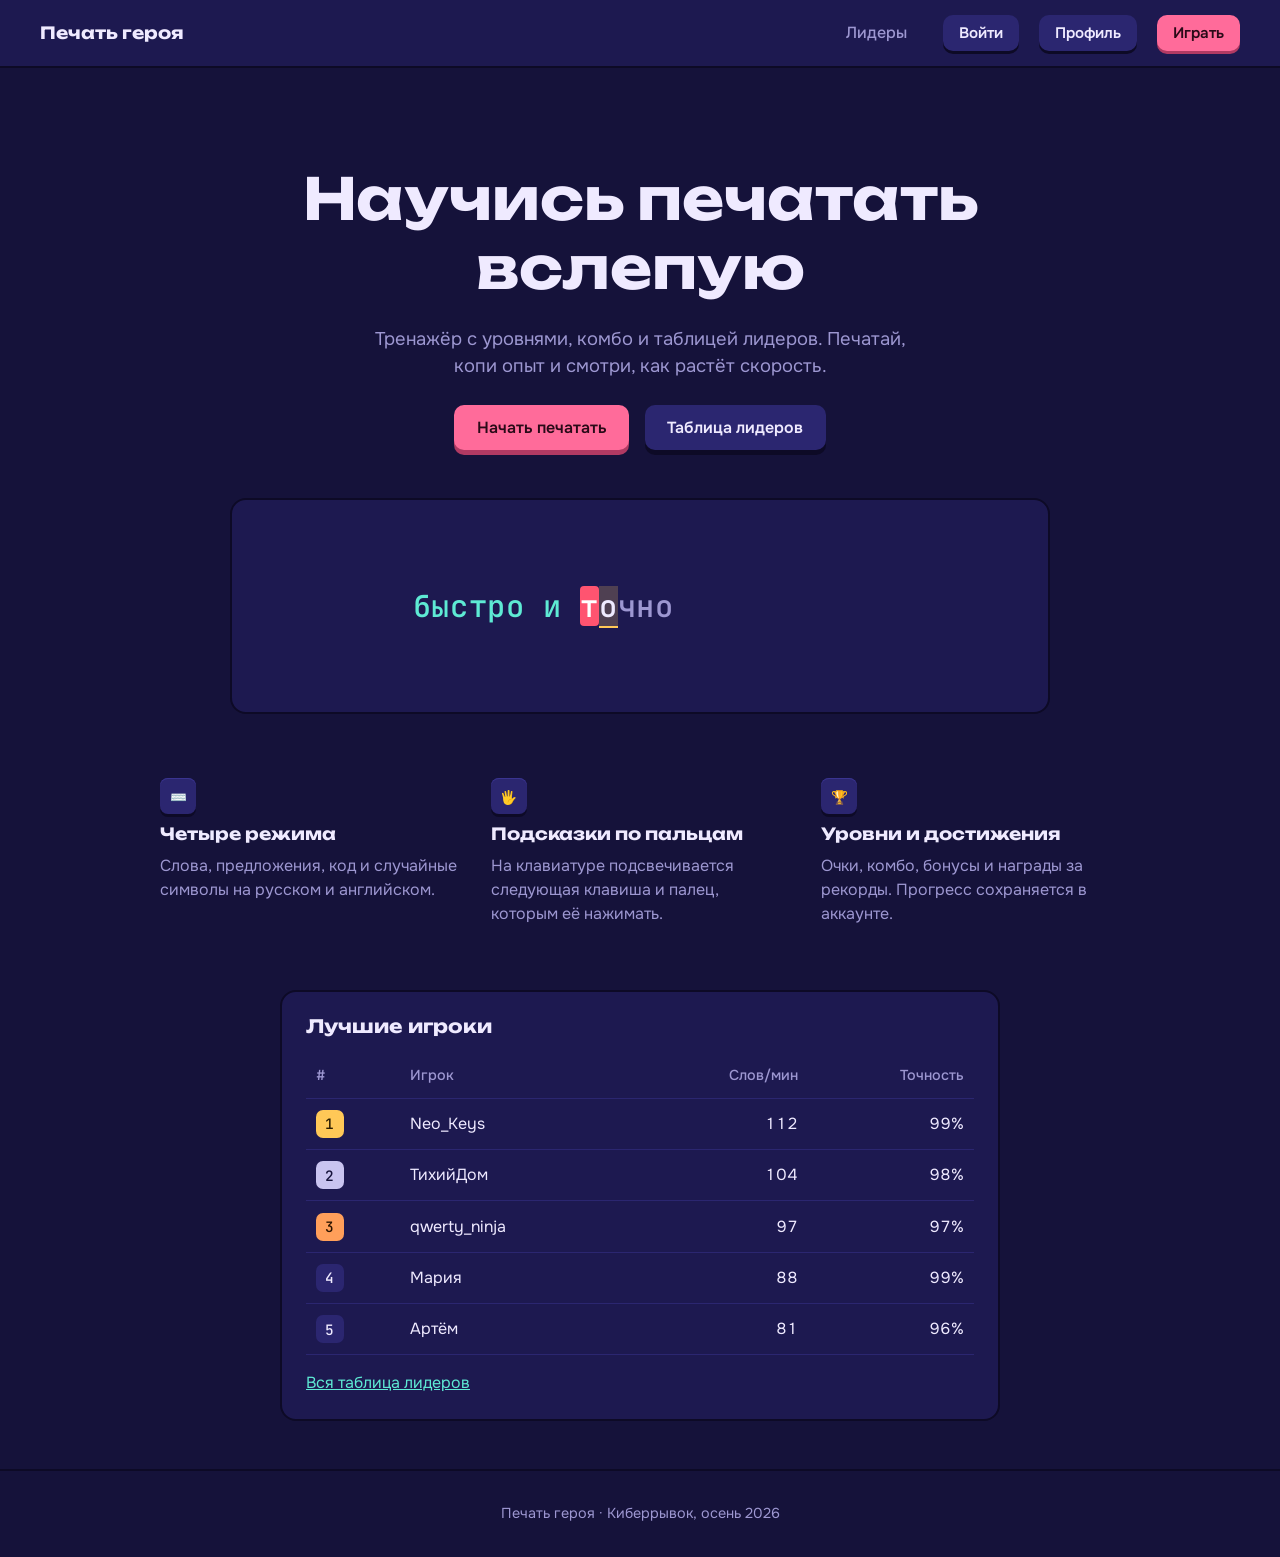
==== template/index.html @ b5160fa4 "add pages" ====
<!DOCTYPE html>
<html lang="ru">
<head>
  <meta charset="UTF-8">
  <meta name="viewport" content="width=device-width, initial-scale=1">
  <title>Печать героя — тренажёр слепой печати</title>
  <link rel="stylesheet" href="./static/css/style.css">
</head>
<body>
  <header class="topbar">
    <a class="logo" href="index.html">Печать героя</a>
    <nav class="nav" aria-label="Основное меню">
      <a href="leaderboard.html">Лидеры</a>
    </nav>
    <a class="btn btn--ghost btn--sm" href="auth.html" data-only="guest">Войти</a>
    <a class="btn btn--ghost btn--sm" href="profile.html" data-only="user">Профиль</a>
    <a class="btn btn--sm" href="game.html" data-play>Играть</a>
  </header>

  <main>
    <!-- Главный экран -->
    <section class="lp-hero">
      <h1>Научись печатать вслепую</h1>
      <p>Тренажёр с уровнями, комбо и таблицей лидеров. Печатай, копи опыт и смотри, как растёт скорость.</p>
      <div class="lp-cta">
        <a class="btn" href="game.html" data-play>Начать печатать</a>
        <a class="btn btn--ghost" href="leaderboard.html">Таблица лидеров</a>
      </div>
    </section>

    <!-- Демо -->
    <section class="lp-demo" aria-label="Пример тренировки">
      <div class="typing" aria-hidden="true">
        <span class="ch ok">б</span><span class="ch ok">ы</span><span class="ch ok">с</span><span class="ch ok">т</span><span class="ch ok">р</span><span class="ch ok">о</span><span class="ch ok"> </span><span class="ch ok">и</span><span class="ch ok"> </span><span class="ch bad">т</span><span class="ch cur">о</span><span class="ch">ч</span><span class="ch">н</span><span class="ch">о</span>
      </div>
    </section>

    <!-- Преимущества -->
    <section class="lp-features">
      <div>
        <span class="cap cap--sm">⌨️</span>
        <h3>Четыре режима</h3>
        <p>Слова, предложения, код и случайные символы на русском и английском.</p>
      </div>
      <div>
        <span class="cap cap--sm">🖐️</span>
        <h3>Подсказки по пальцам</h3>
        <p>На клавиатуре подсвечивается следующая клавиша и палец, которым её нажимать.</p>
      </div>
      <div>
        <span class="cap cap--sm">🏆</span>
        <h3>Уровни и достижения</h3>
        <p>Очки, комбо, бонусы и награды за рекорды. Прогресс сохраняется в аккаунте.</p>
      </div>
    </section>

    <!-- Топ игроков -->
    <section class="lp-top">
      <div class="card">
        <h2>Лучшие игроки</h2>
        <div class="table-wrap">
          <table>
            <thead><tr><th>#</th><th>Игрок</th><th class="num">Слов/мин</th><th class="num">Точность</th></tr></thead>
            <tbody>
              <tr><td><span class="place place--1">1</span></td><td>Neo_Keys</td><td class="num">112</td><td class="num">99%</td></tr>
              <tr><td><span class="place place--2">2</span></td><td>ТихийДом</td><td class="num">104</td><td class="num">98%</td></tr>
              <tr><td><span class="place place--3">3</span></td><td>qwerty_ninja</td><td class="num">97</td><td class="num">97%</td></tr>
              <tr><td><span class="place">4</span></td><td>Мария</td><td class="num">88</td><td class="num">99%</td></tr>
              <tr><td><span class="place">5</span></td><td>Артём</td><td class="num">81</td><td class="num">96%</td></tr>
            </tbody>
          </table>
        </div>
        <p style="margin-top:1rem"><a href="leaderboard.html">Вся таблица лидеров</a></p>
      </div>
    </section>
  </main>

  <footer class="footer">Печать героя · Киберрывок, осень 2026</footer>
  <script src="./static/js/auth.js"></script>
</body>
</html>
---- template/static/css/style.css ----
@import url("https://fonts.googleapis.com/css2?family=Unbounded:wght@500;700&family=Onest:wght@400;500;600&family=JetBrains+Mono:wght@500&display=swap");

/* ===== Переменные ===== */
:root {
  --bg: #15123a;
  --bg-2: #1d1950;
  --key: #2b2670;
  --key-hi: #3a3490;
  --edge: #0d0a26;
  --text: #efeaff;
  --muted: #9d97d1;
  --pink: #ff6b9a;
  --pink-edge: #b13a63;
  --ok: #5eead4;
  --err: #ff5470;
  --gold: #ffc857;

  --font-head: "Unbounded", "Segoe UI", sans-serif;
  --font-body: "Onest", "Segoe UI", system-ui, sans-serif;
  --font-mono: "JetBrains Mono", Consolas, monospace;
}

/* ===== База ===== */
*, *::before, *::after { box-sizing: border-box; margin: 0; }
html { color-scheme: dark; }
body {
  min-height: 100vh;
  background: var(--bg);
  color: var(--text);
  font: 400 16px/1.5 var(--font-body);
}
a { color: var(--ok); }
h1, h2, h3 { font-family: var(--font-head); line-height: 1.2; }
h2 { font-size: 1.15rem; margin-bottom: 1rem; }
:focus-visible { outline: 3px solid var(--gold); outline-offset: 3px; }
[hidden] { display: none !important; }

/* ===== Кнопка-клавиша ===== */
.btn {
  display: inline-flex; align-items: center; justify-content: center; gap: .5rem;
  padding: .75rem 1.4rem;
  border: 0; border-radius: 10px;
  background: var(--pink); color: #2a0a18;
  font: 600 1rem var(--font-body);
  text-decoration: none; cursor: pointer;
  box-shadow: 0 5px 0 var(--pink-edge);
  transition: transform .08s, box-shadow .08s;
}
.btn:hover { filter: brightness(1.07); }
.btn:active { transform: translateY(4px); box-shadow: 0 1px 0 var(--pink-edge); }
.btn--ghost { background: var(--key); color: var(--text); box-shadow: 0 5px 0 var(--edge); }
.btn--ghost:active { box-shadow: 0 1px 0 var(--edge); }
.btn--block { width: 100%; }

/* ===== Клавиша-плашка (буква) ===== */
.cap {
  --size: clamp(48px, 6vw, 76px);
  width: var(--size); aspect-ratio: 1;
  display: grid; place-items: center;
  background: var(--key); color: var(--text);
  border-radius: 12px;
  box-shadow: 0 7px 0 var(--edge), inset 0 2px 0 var(--key-hi);
  font: 700 calc(var(--size) * .38) var(--font-head);
}
.cap--hot { background: var(--pink); color: #2a0a18; box-shadow: 0 7px 0 var(--pink-edge), inset 0 2px 0 #ff9bbb; }
.cap--sm { --size: 36px; border-radius: 8px; box-shadow: 0 3px 0 var(--edge), inset 0 1px 0 var(--key-hi); }
.cap--lg { --size: 88px; }

/* ===== Страницы входа / регистрации ===== */
.auth { min-height: 100vh; display: grid; grid-template-columns: 1.1fr 1fr; }
.auth__brand {
  background: var(--bg-2);
  padding: clamp(2rem, 6vw, 5rem);
  display: flex; flex-direction: column; justify-content: center; gap: 2rem;
}
.auth__brand p { color: var(--muted); max-width: 32ch; font-size: 1.1rem; }
.keys-title { display: grid; gap: 14px; }
.keys-title__row { display: flex; gap: 10px; }
/* единственная анимация на загрузке: клавиши по очереди "нажимаются" */
.keys-title .cap { animation: press .5s cubic-bezier(.3, 1.4, .5, 1) both; animation-delay: calc(var(--i) * 80ms); }
@keyframes press {
  0%   { transform: translateY(-18px); opacity: 0; }
  60%  { transform: translateY(5px); opacity: 1; }
  100% { transform: none; }
}

.auth__form { display: grid; place-items: center; padding: 2rem clamp(1rem, 5vw, 4rem); }
.form { width: min(420px, 100%); display: grid; gap: 1.1rem; }
.form h1 { font-size: 1.6rem; }
.form__sub { color: var(--muted); margin-top: -.5rem; }
.field { display: grid; gap: .35rem; }
.field label { font-weight: 500; font-size: .95rem; }
.field input {
  padding: .8rem 1rem;
  background: var(--bg-2); color: var(--text);
  border: 2px solid var(--key-hi); border-radius: 10px;
  font: inherit;
}
.field input::placeholder { color: #6e68a8; }
.field input:focus { outline: none; border-color: var(--pink); }
.field__hint { color: var(--muted); font-size: .85rem; }
.form__error { color: var(--err); font-size: .92rem; }
.form__switch { color: var(--muted); text-align: center; }

/* ===== Шапка приложения ===== */
.topbar {
  display: flex; align-items: center; gap: 1.25rem; flex-wrap: wrap;
  padding: .8rem clamp(1rem, 4vw, 2.5rem);
  background: var(--bg-2); border-bottom: 2px solid var(--edge);
}
.logo { margin-right: auto; font: 700 1.05rem var(--font-head); color: var(--text); text-decoration: none; }
.nav { display: flex; gap: .5rem; }
.nav a { padding: .5rem 1rem; border-radius: 10px; color: var(--muted); text-decoration: none; font-weight: 500; }
.nav a:hover { color: var(--text); }
.nav a[aria-current="page"] { background: var(--key); color: var(--text); box-shadow: 0 3px 0 var(--edge); }
.user-chip { display: flex; align-items: center; gap: .6rem; color: var(--text); text-decoration: none; font-weight: 500; }
.user-chip small { display: block; color: var(--muted); font-weight: 400; line-height: 1.1; }
.logout { color: var(--muted); font-size: .92rem; }

/* ===== Каркас страницы ===== */
.page { max-width: 1100px; margin: 0 auto; padding: 2rem clamp(1rem, 4vw, 2.5rem) 4rem; display: grid; gap: 1.5rem; }
.card { background: var(--bg-2); border: 2px solid var(--edge); border-radius: 16px; padding: 1.5rem; }

/* ===== Полоса опыта ===== */
.xp { height: 12px; border-radius: 99px; background: var(--edge); overflow: hidden; }
.xp__fill { height: 100%; width: var(--p, 50%); background: var(--gold); border-radius: 99px; }
.xp-label { display: flex; justify-content: space-between; color: var(--muted); font-size: .9rem; margin-bottom: .4rem; }

/* ===== Профиль ===== */
.hero { display: flex; align-items: center; gap: 1.5rem; flex-wrap: wrap; }
.hero__info { flex: 1 1 280px; display: grid; gap: .6rem; }
.hero__info h1 { font-size: 1.6rem; }
.hero__lvl { color: var(--gold); font: 700 .95rem var(--font-head); }

.stats { display: grid; grid-template-columns: repeat(auto-fit, minmax(160px, 1fr)); gap: 1rem; }
.stat { background: var(--bg-2); border: 2px solid var(--edge); border-radius: 14px; padding: 1.1rem 1.25rem; display: grid; gap: .2rem; }
.stat b { font: 700 1.9rem var(--font-head); }
.stat span { color: var(--muted); font-size: .92rem; }

.cols { display: grid; grid-template-columns: 2fr 1fr; gap: 1.5rem; }
.chart-box { position: relative; min-height: 220px; }

.chips { display: flex; flex-wrap: wrap; gap: .6rem; list-style: none; padding: 0; }
.chip { display: flex; align-items: center; gap: .5rem; background: var(--key); border-radius: 10px; padding: .35rem .7rem .35rem .4rem; box-shadow: 0 3px 0 var(--edge); }
.chip b { display: grid; place-items: center; width: 30px; height: 30px; border-radius: 7px; background: var(--bg); font: 500 1rem var(--font-mono); }
.chip span { color: var(--err); font-weight: 600; font-size: .9rem; }

.ach-grid { display: grid; grid-template-columns: repeat(auto-fill, minmax(230px, 1fr)); gap: 1rem; }
.ach { display: flex; gap: 1rem; align-items: center; background: var(--bg); border-radius: 14px; padding: 1rem; }
.ach__icon { flex: none; display: grid; place-items: center; width: 48px; height: 48px; border-radius: 50%; background: var(--key); font-size: 1.4rem; }
.ach strong { display: block; }
.ach small { color: var(--muted); }
.ach.is-locked { opacity: .45; filter: grayscale(1); }

.table-wrap { overflow-x: auto; }
table { width: 100%; border-collapse: collapse; min-width: 520px; }
th, td { text-align: left; padding: .7rem .6rem; border-bottom: 1px solid var(--key); }
th { color: var(--muted); font-weight: 500; font-size: .9rem; }

/* ===== Игра ===== */
.toolbar { display: flex; flex-wrap: wrap; gap: 1rem; justify-content: space-between; align-items: center; }
.seg { display: flex; gap: .4rem; background: var(--bg-2); padding: .35rem; border-radius: 12px; flex-wrap: wrap; }
.seg button {
  padding: .5rem 1rem; border: 0; border-radius: 8px;
  background: transparent; color: var(--muted);
  font: 500 .95rem var(--font-body); cursor: pointer;
}
.seg button:hover { color: var(--text); }
.seg button[aria-selected="true"] { background: var(--pink); color: #2a0a18; box-shadow: 0 3px 0 var(--pink-edge); }

.hud { display: grid; grid-template-columns: repeat(5, 1fr) auto; gap: 1rem; align-items: stretch; }
.hud .stat { padding: .8rem 1rem; }
.hud .stat b { font-size: 1.5rem; }
.combo { display: grid; place-items: center; min-width: 96px; padding: .8rem 1.2rem; border-radius: 14px; background: var(--key); box-shadow: 0 5px 0 var(--edge); color: var(--gold); font: 700 1.8rem var(--font-head); }
.combo small { display: block; color: var(--muted); font: 500 .75rem var(--font-body); text-align: center; }
.combo.is-pop { animation: pop .25s ease-out; }
@keyframes pop { 50% { transform: scale(1.18); } }

.typing {
  min-height: 9rem; padding: 1.5rem 2rem;
  background: var(--bg-2); border: 2px solid var(--edge); border-radius: 16px;
  font: 500 clamp(1.3rem, 2.6vw, 1.9rem)/1.8 var(--font-mono);
  letter-spacing: .02em; white-space: pre-wrap; word-break: break-word;
  cursor: text;
}
.typing:focus-visible { border-color: var(--gold); outline: none; }
.ch { color: var(--muted); }
.ch.ok  { color: var(--ok); }
.ch.bad { color: #fff; background: var(--err); border-radius: 4px; }
.ch.cur { color: var(--text); background: rgba(255, 200, 87, .22); box-shadow: 0 2px 0 var(--gold); }
.typing.is-shake { animation: shake .2s; }
@keyframes shake { 25% { transform: translateX(-5px); } 75% { transform: translateX(5px); } }

.hint { display: flex; align-items: center; gap: .8rem; color: var(--muted); }
.hint b { color: var(--text); }
.actions { display: flex; gap: .8rem; flex-wrap: wrap; }

/* Клавиатура с подсветкой пальцев */
.kb { display: grid; gap: 6px; padding: 1rem; background: var(--bg-2); border-radius: 16px; }
.kb__row { display: flex; gap: 6px; }
.k {
  --f: var(--muted);
  flex: 1 1 0; min-width: 0; height: clamp(34px, 5.2vw, 52px);
  position: relative; display: grid; place-items: center;
  background: var(--key); color: var(--text);
  border-top: 3px solid var(--f); border-radius: 8px;
  box-shadow: 0 3px 0 var(--edge);
  font: 500 clamp(.7rem, 1.5vw, .95rem) var(--font-mono);
}
.k .ru { position: absolute; right: 5px; bottom: 1px; font-size: .62em; color: var(--muted); }
.k.is-next { background: var(--f); color: #15123a; }
.k.is-next .ru { color: #15123a; }
.k.is-wrong { background: var(--err); }
.w15 { flex: 1.5; } .w2 { flex: 2; } .w25 { flex: 2.5; } .space { flex: 7; }
/* цвета пальцев: 1–4 левая рука, 5–8 правая, 9 – большие */
.f1 { --f: #ff6b9a; } .f2 { --f: #ff9f5a; } .f3 { --f: #ffc857; } .f4 { --f: #8be36b; }
.f5 { --f: #5eead4; } .f6 { --f: #5aa9ff; } .f7 { --f: #9b7bff; } .f8 { --f: #e06bff; }
.f9 { --f: #c9c4f0; }

.toast {
  position: fixed; right: 1.25rem; bottom: 1.25rem; z-index: 10;
  padding: .9rem 1.2rem; border-radius: 12px;
  background: var(--gold); color: #2b1d00; font-weight: 600;
  box-shadow: 0 5px 0 #a8801f;
}

/* ===== Адаптив ===== */
@media (max-width: 860px) {
  .auth { grid-template-columns: 1fr; }
  .auth__brand { padding: 2rem 1.25rem; gap: 1rem; }
  .auth__brand p { display: none; }
  .cols { grid-template-columns: 1fr; }
  .hud { grid-template-columns: repeat(2, 1fr); }
  .combo { grid-column: 1 / -1; }
  .typing { padding: 1rem; }
  .topbar { justify-content: space-between; }
  .logo { margin-right: 0; }
}
@media (max-width: 560px) {
  .kb { padding: .5rem; }
  .k .ru { display: none; }
}

@media (prefers-reduced-motion: reduce) {
  *, *::before, *::after { animation: none !important; transition: none !important; }
}

/* ===== Аватар игрока ===== */
.avatar { display: block; flex: none; height: auto; }
.avatar--lg { width: 104px; }
.avatar--sm { width: 40px; }

/* ===== Лендинг ===== */
.btn--sm { padding: .5rem 1rem; font-size: .95rem; box-shadow: 0 3px 0 var(--pink-edge); }
.btn--sm.btn--ghost { box-shadow: 0 3px 0 var(--edge); }
.btn--sm:active { transform: translateY(2px); box-shadow: 0 1px 0 var(--pink-edge); }
.btn--sm.btn--ghost:active { box-shadow: 0 1px 0 var(--edge); }

.lp-hero { max-width: 860px; margin: 0 auto; padding: clamp(3rem, 9vw, 6rem) 1.25rem 2rem; display: grid; gap: 1.5rem; justify-items: center; text-align: center; }
.lp-hero h1 { font-size: clamp(2rem, 6vw, 3.6rem); }
.lp-hero p { color: var(--muted); font-size: 1.15rem; max-width: 46ch; }
.lp-cta { display: flex; flex-wrap: wrap; gap: 1rem; justify-content: center; }
.lp-demo { max-width: 860px; margin: 0 auto; padding: 1rem 1.25rem; }
.lp-features { max-width: 1000px; margin: 0 auto; padding: 3rem 1.25rem; display: grid; grid-template-columns: repeat(auto-fit, minmax(240px, 1fr)); gap: 2rem; }
.lp-features > div { display: grid; gap: .6rem; align-content: start; }
.lp-features h3 { font-size: 1.05rem; }
.lp-features p { color: var(--muted); }
.lp-top { max-width: 760px; margin: 0 auto; padding: 1rem 1.25rem 3rem; }
.footer { padding: 2rem 1rem; text-align: center; color: var(--muted); font-size: .9rem; border-top: 2px solid var(--edge); }

/* ===== Вкладки входа / лидерборд ===== */
.seg--full { display: grid; grid-template-columns: 1fr 1fr; }
td.num, th.num { text-align: right; font-variant-numeric: tabular-nums; }
.place { display: inline-grid; place-items: center; min-width: 28px; height: 28px; border-radius: 7px; background: var(--key); font: 500 .9rem var(--font-mono); }
.place--1 { background: var(--gold); color: #2b1d00; }
.place--2 { background: #c9c4f0; color: #15123a; }
.place--3 { background: #ff9f5a; color: #2b1400; }
tr.is-me td { background: rgba(255, 200, 87, .12); }
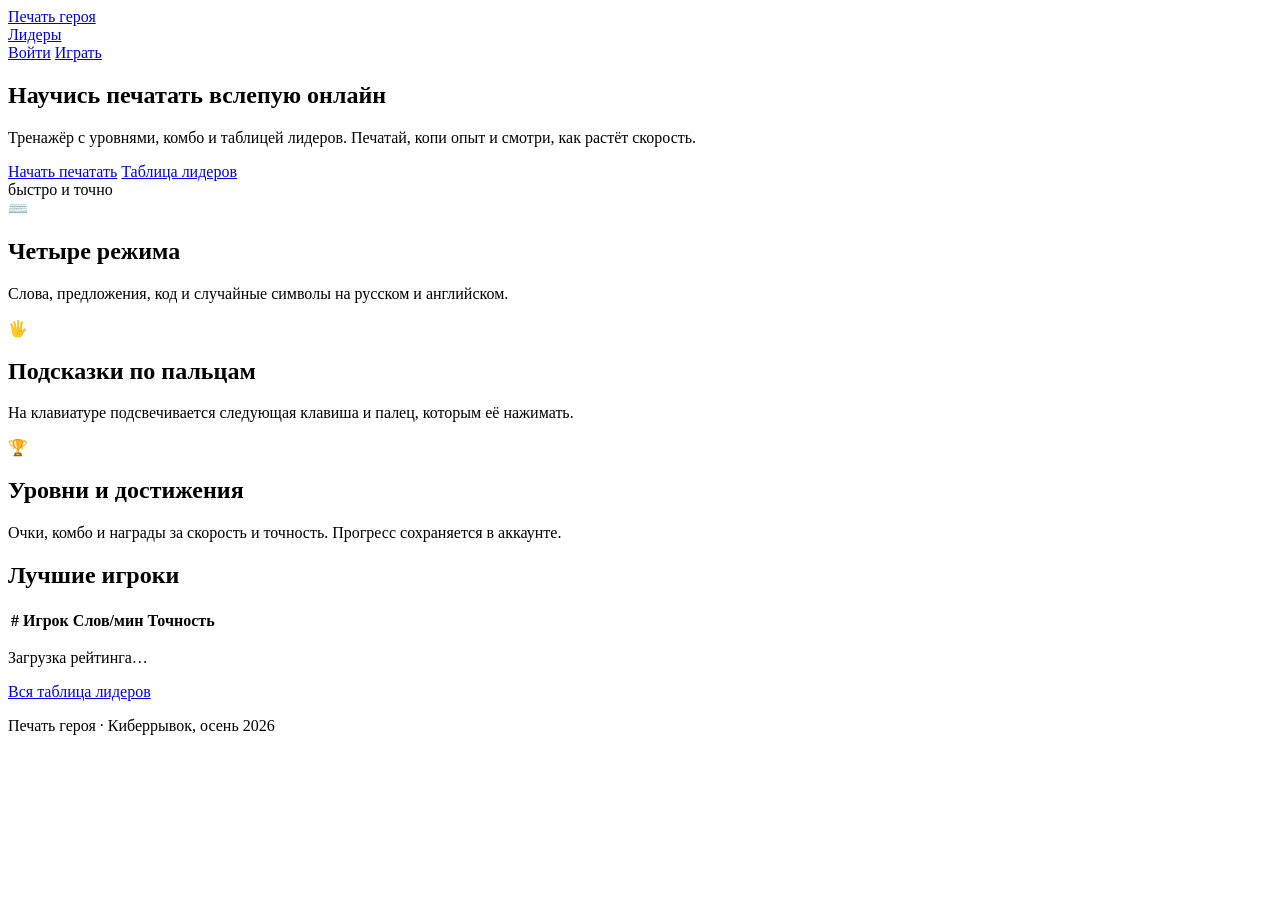
==== commit 2fd88466: "Fix website, API and documentation" ====
--- a/template/index.html
+++ b/template/index.html
@@ -1,56 +1,70 @@
 <!DOCTYPE html>
-<html lang="ru">
+<html lang="ru" prefix="og: https://ogp.me/ns#">
 <head>
   <meta charset="UTF-8">
   <meta name="viewport" content="width=device-width, initial-scale=1">
-  <title>Печать героя — тренажёр слепой печати</title>
-  <link rel="stylesheet" href="./static/css/style.css">
+  <title>Тренажёр слепой печати онлайн — Печать героя</title>
+  <meta name="description" content="Учитесь печатать вслепую на русском и английском. Тренируйте скорость и точность, используйте подсказки по пальцам и отслеживайте прогресс в «Печати героя».">
+  <meta name="theme-color" content="#15123a">
+  <meta property="og:type" content="website">
+  <meta property="og:locale" content="ru_RU">
+  <meta property="og:site_name" content="Печать героя">
+  <meta property="og:title" content="Тренажёр слепой печати онлайн — Печать героя">
+  <meta property="og:description" content="Практикуйте печать на русском и английском: четыре режима, подсказки по пальцам, комбо и статистика прогресса.">
+  <meta name="twitter:card" content="summary_large_image">
+  <meta name="twitter:title" content="Печать героя — тренажёр слепой печати">
+  <meta name="twitter:description" content="Тренируйте скорость и точность печати на русском и английском. Следите за прогрессом и открывайте достижения.">
+  <!-- SEO_META -->
+  <link rel="icon" href="/static/img/favicon.svg" type="image/svg+xml">
+  <link rel="preconnect" href="https://fonts.googleapis.com">
+  <link rel="preconnect" href="https://fonts.gstatic.com" crossorigin>
+  <link rel="stylesheet" href="/static/css/style.css">
 </head>
 <body>
   <header class="topbar">
-    <a class="logo" href="index.html">Печать героя</a>
+    <a class="logo" href="/">Печать героя</a>
     <nav class="nav" aria-label="Основное меню">
-      <a href="leaderboard.html">Лидеры</a>
+      <a href="/leaderboard">Лидеры</a>
     </nav>
-    <a class="btn btn--ghost btn--sm" href="auth.html" data-only="guest">Войти</a>
-    <a class="btn btn--ghost btn--sm" href="profile.html" data-only="user">Профиль</a>
-    <a class="btn btn--sm" href="game.html" data-play>Играть</a>
+    <a class="btn btn--ghost btn--sm" href="/auth" data-only="guest">Войти</a>
+    <a class="btn btn--sm" href="/game" data-play>Играть</a>
+    <div class="account" data-account data-only="user" hidden></div>
   </header>
 
   <main>
     <!-- Главный экран -->
     <section class="lp-hero">
-      <h1>Научись печатать вслепую</h1>
+      <h1>Научись печатать вслепую онлайн</h1>
       <p>Тренажёр с уровнями, комбо и таблицей лидеров. Печатай, копи опыт и смотри, как растёт скорость.</p>
       <div class="lp-cta">
-        <a class="btn" href="game.html" data-play>Начать печатать</a>
-        <a class="btn btn--ghost" href="leaderboard.html">Таблица лидеров</a>
+        <a class="btn" href="/game" data-play>Начать печатать</a>
+        <a class="btn btn--ghost" href="/leaderboard">Таблица лидеров</a>
       </div>
     </section>
 
     <!-- Демо -->
     <section class="lp-demo" aria-label="Пример тренировки">
       <div class="typing" aria-hidden="true">
-        <span class="ch ok">б</span><span class="ch ok">ы</span><span class="ch ok">с</span><span class="ch ok">т</span><span class="ch ok">р</span><span class="ch ok">о</span><span class="ch ok"> </span><span class="ch ok">и</span><span class="ch ok"> </span><span class="ch bad">т</span><span class="ch cur">о</span><span class="ch">ч</span><span class="ch">н</span><span class="ch">о</span>
+        <span class="demo-line" data-typing-demo>быстро и точно</span>
       </div>
     </section>
 
     <!-- Преимущества -->
-    <section class="lp-features">
+    <section class="lp-features" aria-label="Возможности тренажёра слепой печати">
       <div>
         <span class="cap cap--sm">⌨️</span>
-        <h3>Четыре режима</h3>
+        <h2>Четыре режима</h2>
         <p>Слова, предложения, код и случайные символы на русском и английском.</p>
       </div>
       <div>
         <span class="cap cap--sm">🖐️</span>
-        <h3>Подсказки по пальцам</h3>
+        <h2>Подсказки по пальцам</h2>
         <p>На клавиатуре подсвечивается следующая клавиша и палец, которым её нажимать.</p>
       </div>
       <div>
         <span class="cap cap--sm">🏆</span>
-        <h3>Уровни и достижения</h3>
-        <p>Очки, комбо, бонусы и награды за рекорды. Прогресс сохраняется в аккаунте.</p>
+        <h2>Уровни и достижения</h2>
+        <p>Очки, комбо и награды за скорость и точность. Прогресс сохраняется в аккаунте.</p>
       </div>
     </section>
 
@@ -60,22 +74,19 @@
         <h2>Лучшие игроки</h2>
         <div class="table-wrap">
           <table>
-            <thead><tr><th>#</th><th>Игрок</th><th class="num">Слов/мин</th><th class="num">Точность</th></tr></thead>
-            <tbody>
-              <tr><td><span class="place place--1">1</span></td><td>Neo_Keys</td><td class="num">112</td><td class="num">99%</td></tr>
-              <tr><td><span class="place place--2">2</span></td><td>ТихийДом</td><td class="num">104</td><td class="num">98%</td></tr>
-              <tr><td><span class="place place--3">3</span></td><td>qwerty_ninja</td><td class="num">97</td><td class="num">97%</td></tr>
-              <tr><td><span class="place">4</span></td><td>Мария</td><td class="num">88</td><td class="num">99%</td></tr>
-              <tr><td><span class="place">5</span></td><td>Артём</td><td class="num">81</td><td class="num">96%</td></tr>
-            </tbody>
+            <thead><tr><th scope="col" data-field="rank">#</th><th scope="col" data-field="username">Игрок</th><th data-field="wpm" scope="col" class="num">Слов/мин</th><th data-field="accuracy" scope="col" class="num">Точность</th></tr></thead>
+            <tbody id="home-leaders"></tbody>
           </table>
         </div>
-        <p style="margin-top:1rem"><a href="leaderboard.html">Вся таблица лидеров</a></p>
+        <p id="leaders-status" role="status">Загрузка рейтинга…</p>
+        <p style="margin-top:1rem"><a href="/leaderboard">Вся таблица лидеров</a></p>
       </div>
     </section>
   </main>
 
   <footer class="footer">Печать героя · Киберрывок, осень 2026</footer>
-  <script src="./static/js/auth.js"></script>
+  <script src="/static/js/auth.js" defer></script>
+  <script src="/static/js/leaderboard.js" defer></script>
+  <script src="/static/js/demo.js" defer></script>
 </body>
 </html>
